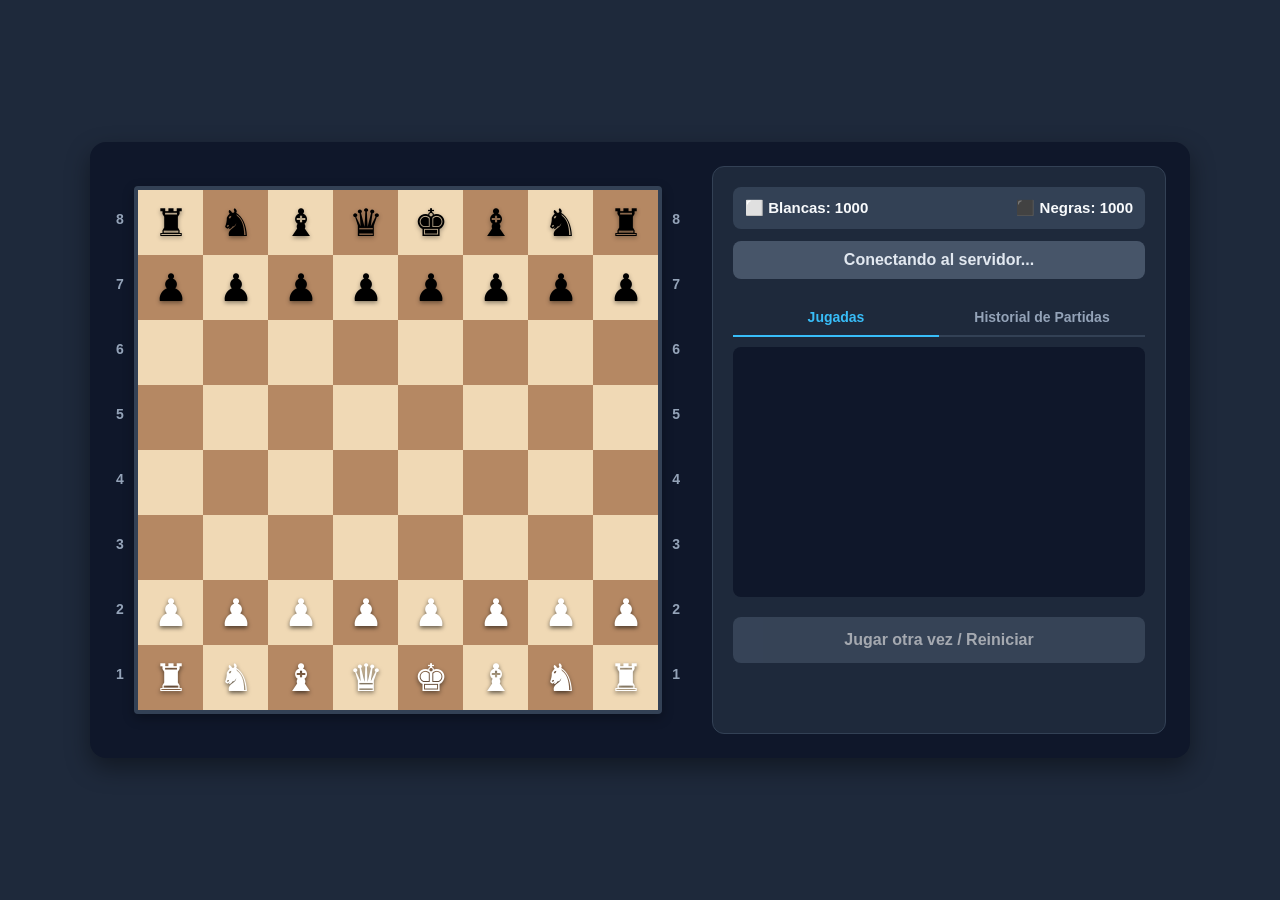
==== index.html @ abd932a8 "Rename Index.html to index.html" ====
<!DOCTYPE html>
<html lang="es">
<head>
    <meta charset="UTF-8">
    <meta name="viewport" content="width=device-width, initial-scale=1.0">
    <title>Ajedrez Multijugador - Reto Elo</title>
    <link rel="stylesheet" href="Index.css">
</head>
<body>
    <div class="game-container">
        
        <!-- Zona Izquierda: Tablero -->
        <div class="board-area">
            <div class="board-wrapper">
                <div id="chessboard"></div>
            </div>
        </div>

        <!-- Zona Derecha: Panel de Control -->
        <div class="control-panel">
            <div id="elo-panel" class="elo-bar"></div>
            <div id="turn-indicator" class="status-banner">Conectando al servidor...</div>

            <!-- Pestañas para organizar la información -->
            <div class="tab-header">
                <button id="tab-moves-btn" class="tab-btn active" onclick="switchTab('moves')">Jugadas</button>
                <button id="tab-history-btn" class="tab-btn" onclick="switchTab('history')">Historial de Partidas</button>
            </div>

            <!-- Contenido de las Pestañas -->
            <div class="tab-content">
                <div id="tab-moves" class="tab-pane active">
                    <div id="moves-log" class="log-list"></div>
                </div>
                <div id="tab-history" class="tab-pane">
                    <div id="games-history-log" class="log-list"></div>
                </div>
            </div>

            <button id="restart-btn" class="btn-primary" disabled>Jugar otra vez / Reiniciar</button>
        </div>

    </div>
    <script src="Index.js"></script>
</body>
</html>
---- Index.css ----
* {
    box-sizing: border-box;
    margin: 0;
    padding: 0;
    font-family: 'Segoe UI', Tahoma, Geneva, Verdana, sans-serif;
}

body {
    background-color: #1e293b;
    color: #f8fafc;
    display: flex;
    justify-content: center;
    align-items: center;
    min-height: 100vh;
    padding: 20px;
}

.game-container {
    display: flex;
    flex-direction: row;
    gap: 30px;
    background-color: #0f172a;
    padding: 24px;
    border-radius: 16px;
    box-shadow: 0 10px 25px rgba(0, 0, 0, 0.4);
    max-width: 1100px;
    width: 100%;
}

.board-area {
    display: flex;
    justify-content: center;
    align-items: center;
}

.board-wrapper {
    position: relative;
    padding: 20px;
}

#chessboard {
    display: grid;
    grid-template-columns: repeat(8, 65px);
    grid-template-rows: repeat(8, 65px);
    border: 4px solid #334155;
    border-radius: 4px;
    overflow: hidden;
    box-shadow: 0 4px 12px rgba(0,0,0,0.3);
    transition: transform 0.5s ease;
}

.square {
    display: flex;
    justify-content: center;
    align-items: center;
    font-size: 38px;
    cursor: pointer;
    user-select: none;
    transition: background-color 0.15s ease;
}

.square.light { background-color: #f0d9b5; }
.square.dark { background-color: #b58863; }

.piece-white { color: #ffffff; filter: drop-shadow(0 2px 2px rgba(0,0,0,0.6)); }
.piece-black { color: #000000; filter: drop-shadow(0 2px 2px rgba(0,0,0,0.4)); }

.square.selected { background-color: #79a663 !important; }
.square.suggested {
    position: relative;
}
.square.suggested::after {
    content: '';
    width: 16px;
    height: 16px;
    background-color: rgba(0, 0, 0, 0.2);
    border-radius: 50%;
    position: absolute;
}

.board-wrapper-numbers-left, .board-wrapper-numbers-right {
    position: absolute;
    display: flex;
    flex-direction: column;
    justify-content: space-around;
    height: 520px;
    top: 20px;
    font-size: 14px;
    font-weight: bold;
    color: #94a3b8;
    transition: transform 0.5s ease;
}
.board-wrapper-numbers-left { left: 2px; }
.board-wrapper-numbers-right { right: 2px; }

.control-panel {
    flex: 1;
    display: flex;
    flex-direction: column;
    background-color: #1e293b;
    padding: 20px;
    border-radius: 12px;
    border: 1px solid #334155;
}

.elo-bar {
    display: flex;
    justify-content: space-between;
    font-weight: bold;
    background-color: #334155;
    padding: 12px;
    border-radius: 8px;
    margin-bottom: 12px;
    font-size: 15px;
}

.status-banner {
    text-align: center;
    font-weight: bold;
    font-size: 16px;
    padding: 10px;
    background-color: #475569;
    border-radius: 8px;
    margin-bottom: 20px;
    color: #e2e8f0;
}

.tab-header {
    display: flex;
    border-bottom: 2px solid #334155;
    margin-bottom: 10px;
}

.tab-btn {
    flex: 1;
    background: none;
    border: none;
    color: #94a3b8;
    padding: 10px;
    font-size: 14px;
    font-weight: bold;
    cursor: pointer;
    transition: color 0.2s;
}

.tab-btn.active {
    color: #38bdf8;
    border-bottom: 2px solid #38bdf8;
    margin-bottom: -2px;
}

.tab-content {
    flex: 1;
    min-height: 220px;
    max-height: 250px;
    overflow-y: auto;
    background-color: #0f172a;
    border-radius: 8px;
    padding: 12px;
    margin-bottom: 20px;
}

.tab-pane { display: none; }
.tab-pane.active { display: block; }

.log-list {
    display: flex;
    flex-direction: column;
    gap: 6px;
    font-size: 14px;
    color: #cbd5e1;
}

.move-row {
    display: grid;
    grid-template-columns: 40px 1fr 1fr;
    padding: 4px 8px;
    border-bottom: 1px solid #1e293b;
}

.move-index { color: #64748b; font-weight: bold; }

.history-item {
    padding: 6px 8px;
    border-bottom: 1px solid #334155;
    font-size: 13px;
    line-height: 1.4;
}

.btn-primary {
    background-color: #0284c7;
    color: white;
    border: none;
    padding: 14px;
    font-size: 16px;
    font-weight: bold;
    border-radius: 8px;
    cursor: pointer;
    transition: background-color 0.2s;
    width: 100%;
}
.btn-primary:hover:not(:disabled) { background-color: #0369a1; }
.btn-primary:disabled { background-color: #475569; cursor: not-allowed; opacity: 0.6; }

@media (max-width: 850px) {
    .game-container { flex-direction: column; align-items: center; }
    .control-panel { width: 100%; max-width: 520px; }
}
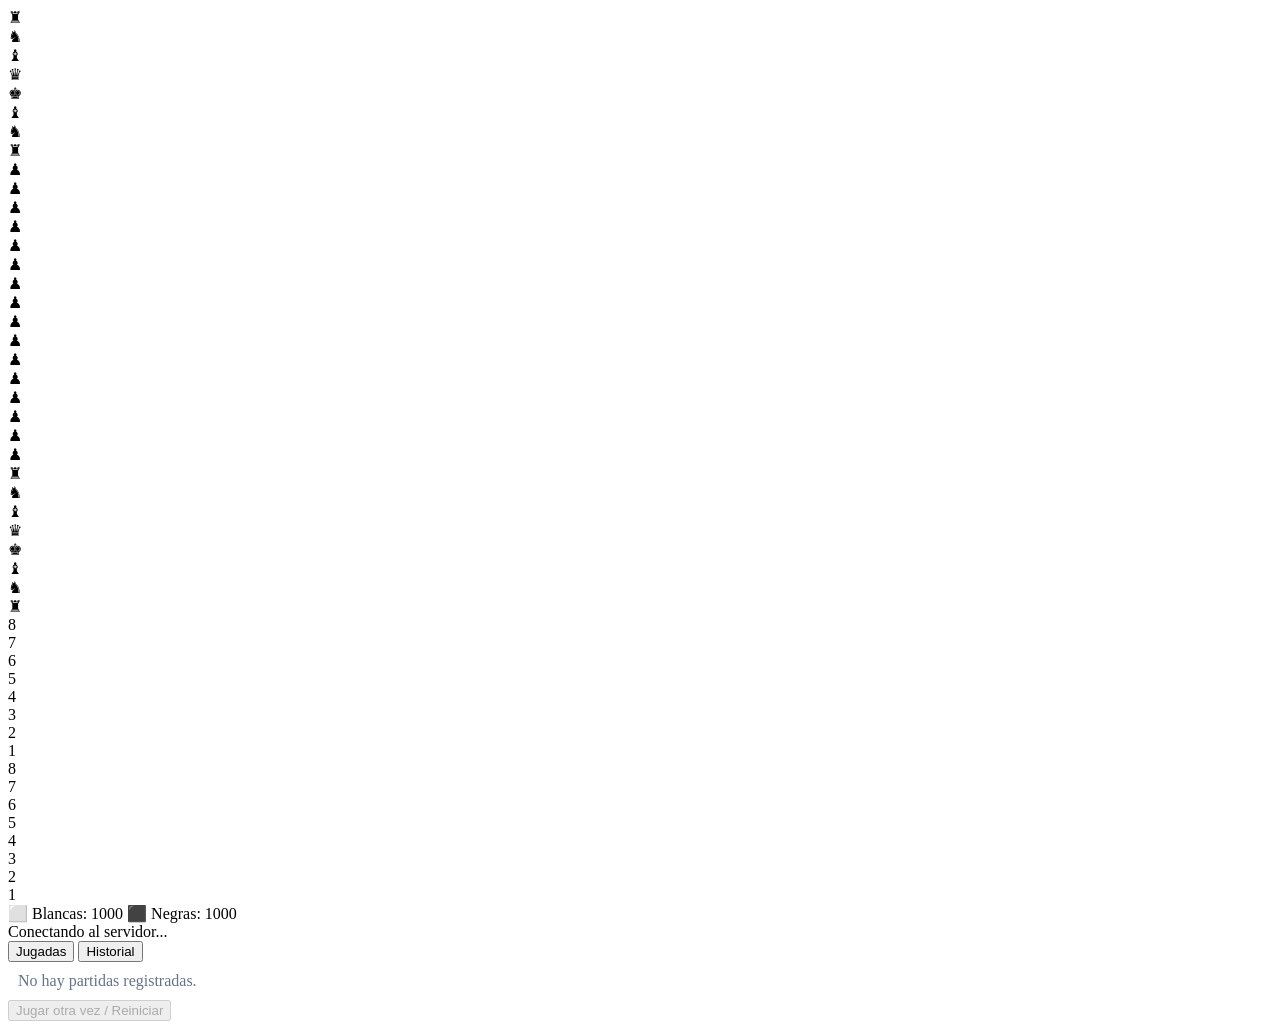
==== commit 4fd58896: "Remove comments and simplify tab names in HTML" ====
--- a/index.html
+++ b/index.html
@@ -4,30 +4,26 @@
     <meta charset="UTF-8">
     <meta name="viewport" content="width=device-width, initial-scale=1.0">
     <title>Ajedrez Multijugador - Reto Elo</title>
-    <link rel="stylesheet" href="Index.css">
+    <link rel="stylesheet" href="index.css">
 </head>
 <body>
     <div class="game-container">
         
-        <!-- Zona Izquierda: Tablero -->
         <div class="board-area">
             <div class="board-wrapper">
                 <div id="chessboard"></div>
             </div>
         </div>
 
-        <!-- Zona Derecha: Panel de Control -->
         <div class="control-panel">
             <div id="elo-panel" class="elo-bar"></div>
             <div id="turn-indicator" class="status-banner">Conectando al servidor...</div>
 
-            <!-- Pestañas para organizar la información -->
             <div class="tab-header">
                 <button id="tab-moves-btn" class="tab-btn active" onclick="switchTab('moves')">Jugadas</button>
-                <button id="tab-history-btn" class="tab-btn" onclick="switchTab('history')">Historial de Partidas</button>
+                <button id="tab-history-btn" class="tab-btn" onclick="switchTab('history')">Historial</button>
             </div>
 
-            <!-- Contenido de las Pestañas -->
             <div class="tab-content">
                 <div id="tab-moves" class="tab-pane active">
                     <div id="moves-log" class="log-list"></div>
@@ -41,6 +37,6 @@
         </div>
 
     </div>
-    <script src="Index.js"></script>
+    <script src="index.js"></script>
 </body>
 </html>
--- a/index.css
+++ b/index.css
@@ -0,0 +1,42 @@
+<!DOCTYPE html>
+<html lang="es">
+<head>
+    <meta charset="UTF-8">
+    <meta name="viewport" content="width=device-width, initial-scale=1.0">
+    <title>Ajedrez Multijugador - Reto Elo</title>
+    <link rel="stylesheet" href="index.css">
+</head>
+<body>
+    <div class="game-container">
+        
+        <div class="board-area">
+            <div class="board-wrapper">
+                <div id="chessboard"></div>
+            </div>
+        </div>
+
+        <div class="control-panel">
+            <div id="elo-panel" class="elo-bar"></div>
+            <div id="turn-indicator" class="status-banner">Conectando al servidor...</div>
+
+            <div class="tab-header">
+                <button id="tab-moves-btn" class="tab-btn active" onclick="switchTab('moves')">Jugadas</button>
+                <button id="tab-history-btn" class="tab-btn" onclick="switchTab('history')">Historial</button>
+            </div>
+
+            <div class="tab-content">
+                <div id="tab-moves" class="tab-pane active">
+                    <div id="moves-log" class="log-list"></div>
+                </div>
+                <div id="tab-history" class="tab-pane">
+                    <div id="games-history-log" class="log-list"></div>
+                </div>
+            </div>
+
+            <button id="restart-btn" class="btn-primary" disabled>Jugar otra vez / Reiniciar</button>
+        </div>
+
+    </div>
+    <script src="index.js"></script>
+</body>
+</html>
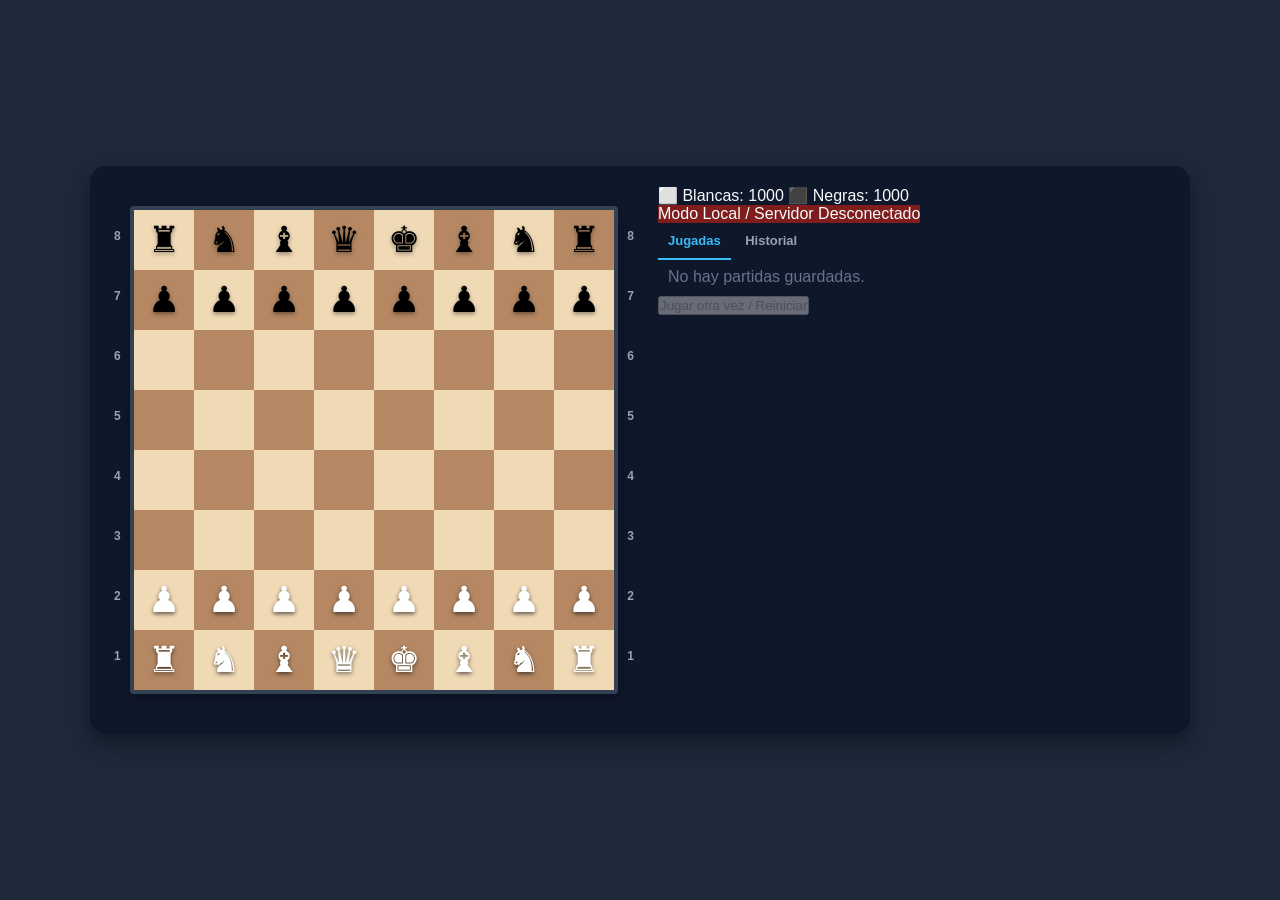
==== commit f6510e2b: "Update index.html" ====
--- a/index.html
+++ b/index.html
@@ -3,40 +3,41 @@
 <head>
     <meta charset="UTF-8">
     <meta name="viewport" content="width=device-width, initial-scale=1.0">
-    <title>Ajedrez Multijugador - Reto Elo</title>
+    <title>Ajedrez Dinámico - Reto Elo</title>
     <link rel="stylesheet" href="index.css">
 </head>
 <body>
+
     <div class="game-container">
-        
-        <div class="board-area">
-            <div class="board-wrapper">
-                <div id="chessboard"></div>
-            </div>
+        <div class="board-wrapper">
+            <div id="chessboard"></div>
         </div>
 
-        <div class="control-panel">
-            <div id="elo-panel" class="elo-bar"></div>
-            <div id="turn-indicator" class="status-banner">Conectando al servidor...</div>
+        <div class="sidebar">
+            <div id="elo-panel">
+                <span>⬜ Blancas: 1000</span>
+                <span>⬛ Negras: 1000</span>
+            </div>
+            
+            <div id="turn-indicator">Esperando conexión...</div>
 
-            <div class="tab-header">
+            <div class="tabs-container">
                 <button id="tab-moves-btn" class="tab-btn active" onclick="switchTab('moves')">Jugadas</button>
                 <button id="tab-history-btn" class="tab-btn" onclick="switchTab('history')">Historial</button>
             </div>
 
-            <div class="tab-content">
-                <div id="tab-moves" class="tab-pane active">
-                    <div id="moves-log" class="log-list"></div>
-                </div>
-                <div id="tab-history" class="tab-pane">
-                    <div id="games-history-log" class="log-list"></div>
-                </div>
+            <div id="tab-moves" class="tab-pane active">
+                <div id="moves-log"></div>
             </div>
 
-            <button id="restart-btn" class="btn-primary" disabled>Jugar otra vez / Reiniciar</button>
+            <div id="tab-history" class="tab-pane">
+                <div id="games-history-log"></div>
+            </div>
+
+            <button id="restart-btn" disabled>Jugar otra vez / Reiniciar</button>
         </div>
+    </div>
 
-    </div>
     <script src="index.js"></script>
 </body>
 </html>
--- a/index.css
+++ b/index.css
@@ -1,42 +1,229 @@
-<!DOCTYPE html>
-<html lang="es">
-<head>
-    <meta charset="UTF-8">
-    <meta name="viewport" content="width=device-width, initial-scale=1.0">
-    <title>Ajedrez Multijugador - Reto Elo</title>
-    <link rel="stylesheet" href="index.css">
-</head>
-<body>
-    <div class="game-container">
-        
-        <div class="board-area">
-            <div class="board-wrapper">
-                <div id="chessboard"></div>
-            </div>
-        </div>
-
-        <div class="control-panel">
-            <div id="elo-panel" class="elo-bar"></div>
-            <div id="turn-indicator" class="status-banner">Conectando al servidor...</div>
-
-            <div class="tab-header">
-                <button id="tab-moves-btn" class="tab-btn active" onclick="switchTab('moves')">Jugadas</button>
-                <button id="tab-history-btn" class="tab-btn" onclick="switchTab('history')">Historial</button>
-            </div>
-
-            <div class="tab-content">
-                <div id="tab-moves" class="tab-pane active">
-                    <div id="moves-log" class="log-list"></div>
-                </div>
-                <div id="tab-history" class="tab-pane">
-                    <div id="games-history-log" class="log-list"></div>
-                </div>
-            </div>
-
-            <button id="restart-btn" class="btn-primary" disabled>Jugar otra vez / Reiniciar</button>
-        </div>
-
-    </div>
-    <script src="index.js"></script>
-</body>
-</html>
+* {
+    box-sizing: border-box;
+    margin: 0;
+    padding: 0;
+    font-family: 'Segoe UI', Tahoma, Geneva, Verdana, sans-serif;
+}
+
+body {
+    background-color: #1e293b;
+    color: #f8fafc;
+    display: flex;
+    justify-content: center;
+    align-items: center;
+    min-height: 100vh;
+    padding: 10px;
+}
+
+:root {
+    --square-size: 60px;
+}
+
+.game-container {
+    display: flex;
+    flex-direction: row;
+    gap: 20px;
+    background-color: #0f172a;
+    padding: 20px;
+    border-radius: 16px;
+    box-shadow: 0 10px 25px rgba(0, 0, 0, 0.4);
+    max-width: 1100px;
+    width: 100%;
+}
+
+.board-area {
+    display: flex;
+    justify-content: center;
+    align-items: center;
+    flex: 1;
+}
+
+.board-wrapper {
+    position: relative;
+    padding: 20px;
+    max-width: 100%;
+}
+
+#chessboard {
+    display: grid;
+    grid-template-columns: repeat(8, var(--square-size));
+    grid-template-rows: repeat(8, var(--square-size));
+    border: 4px solid #334155;
+    border-radius: 4px;
+    overflow: hidden;
+    box-shadow: 0 4px 12px rgba(0,0,0,0.3);
+    transition: transform 0.5s ease;
+    margin: 0 auto;
+}
+
+.square {
+    display: flex;
+    justify-content: center;
+    align-items: center;
+    font-size: calc(var(--square-size) * 0.6);
+    cursor: pointer;
+    user-select: none;
+    transition: background-color 0.15s ease;
+}
+
+.square.light { background-color: #f0d9b5; }
+.square.dark { background-color: #b58863; }
+
+.piece-white { color: #ffffff; filter: drop-shadow(0 2px 2px rgba(0,0,0,0.6)); }
+.piece-black { color: #000000; filter: drop-shadow(0 2px 2px rgba(0,0,0,0.4)); }
+
+.square.selected { background-color: #79a663 !important; }
+.square.suggested {
+    position: relative;
+}
+.square.suggested::after {
+    content: '';
+    width: 30%;
+    height: 30%;
+    background-color: rgba(0, 0, 0, 0.2);
+    border-radius: 50%;
+    position: absolute;
+}
+
+.board-wrapper-numbers-left, .board-wrapper-numbers-right {
+    position: absolute;
+    display: flex;
+    flex-direction: column;
+    justify-content: space-around;
+    height: calc(var(--square-size) * 8);
+    top: 20px;
+    font-size: 12px;
+    font-weight: bold;
+    color: #94a3b8;
+    transition: transform 0.5s ease;
+}
+.board-wrapper-numbers-left { left: 4px; }
+.board-wrapper-numbers-right { right: 4px; }
+
+.control-panel {
+    width: 340px;
+    display: flex;
+    flex-direction: column;
+    background-color: #1e293b;
+    padding: 16px;
+    border-radius: 12px;
+    border: 1px solid #334155;
+}
+
+.elo-bar {
+    display: flex;
+    justify-content: space-between;
+    font-weight: bold;
+    background-color: #334155;
+    padding: 10px;
+    border-radius: 8px;
+    margin-bottom: 12px;
+    font-size: 14px;
+}
+
+.status-banner {
+    text-align: center;
+    font-weight: bold;
+    font-size: 15px;
+    padding: 10px;
+    background-color: #475569;
+    border-radius: 8px;
+    margin-bottom: 15px;
+    color: #e2e8f0;
+}
+
+.tab-header {
+    display: flex;
+    border-bottom: 2px solid #334155;
+    margin-bottom: 10px;
+}
+
+.tab-btn {
+    flex: 1;
+    background: none;
+    border: none;
+    color: #94a3b8;
+    padding: 10px;
+    font-size: 13px;
+    font-weight: bold;
+    cursor: pointer;
+    transition: color 0.2s;
+}
+
+.tab-btn.active {
+    color: #38bdf8;
+    border-bottom: 2px solid #38bdf8;
+    margin-bottom: -2px;
+}
+
+.tab-content {
+    flex: 1;
+    min-height: 150px;
+    max-height: 200px;
+    overflow-y: auto;
+    background-color: #0f172a;
+    border-radius: 8px;
+    padding: 10px;
+    margin-bottom: 15px;
+}
+
+.log-list {
+    display: flex;
+    flex-direction: column;
+    gap: 6px;
+    font-size: 13px;
+    color: #cbd5e1;
+}
+
+.move-row {
+    display: grid;
+    grid-template-columns: 35px 1fr 1fr;
+    padding: 4px 6px;
+    border-bottom: 1px solid #1e293b;
+}
+
+.move-index { color: #64748b; font-weight: bold; }
+
+.history-item {
+    padding: 6px 8px;
+    border-bottom: 1px solid #334155;
+    font-size: 12px;
+    line-height: 1.4;
+}
+
+.btn-primary {
+    background-color: #0284c7;
+    color: white;
+    border: none;
+    padding: 12px;
+    font-size: 15px;
+    font-weight: bold;
+    border-radius: 8px;
+    cursor: pointer;
+    transition: background-color 0.2s;
+    width: 100%;
+}
+.btn-primary:hover:not(:disabled) { background-color: #0369a1; }
+.btn-primary:disabled { background-color: #475569; cursor: not-allowed; opacity: 0.6; }
+
+@media (max-width: 950px) {
+    :root { --square-size: 50px; }
+}
+
+@media (max-width: 768px) {
+    body { padding: 5px; }
+    .game-container { flex-direction: column; padding: 12px; gap: 15px; }
+    :root { --square-size: 42px; }
+    .board-wrapper { padding: 15px; }
+    .board-wrapper-numbers-left, .board-wrapper-numbers-right { font-size: 10px; top: 15px; }
+    .board-wrapper-numbers-left { left: 2px; }
+    .board-wrapper-numbers-right { right: 2px; }
+    .control-panel { width: 100%; max-width: 100%; }
+    .tab-content { min-height: 120px; max-height: 150px; }
+}
+
+@media (max-width: 380px) {
+    :root { --square-size: 36px; }
+    .board-wrapper { padding: 10px; }
+    .board-wrapper-numbers-left, .board-wrapper-numbers-right { display: none; }
+}
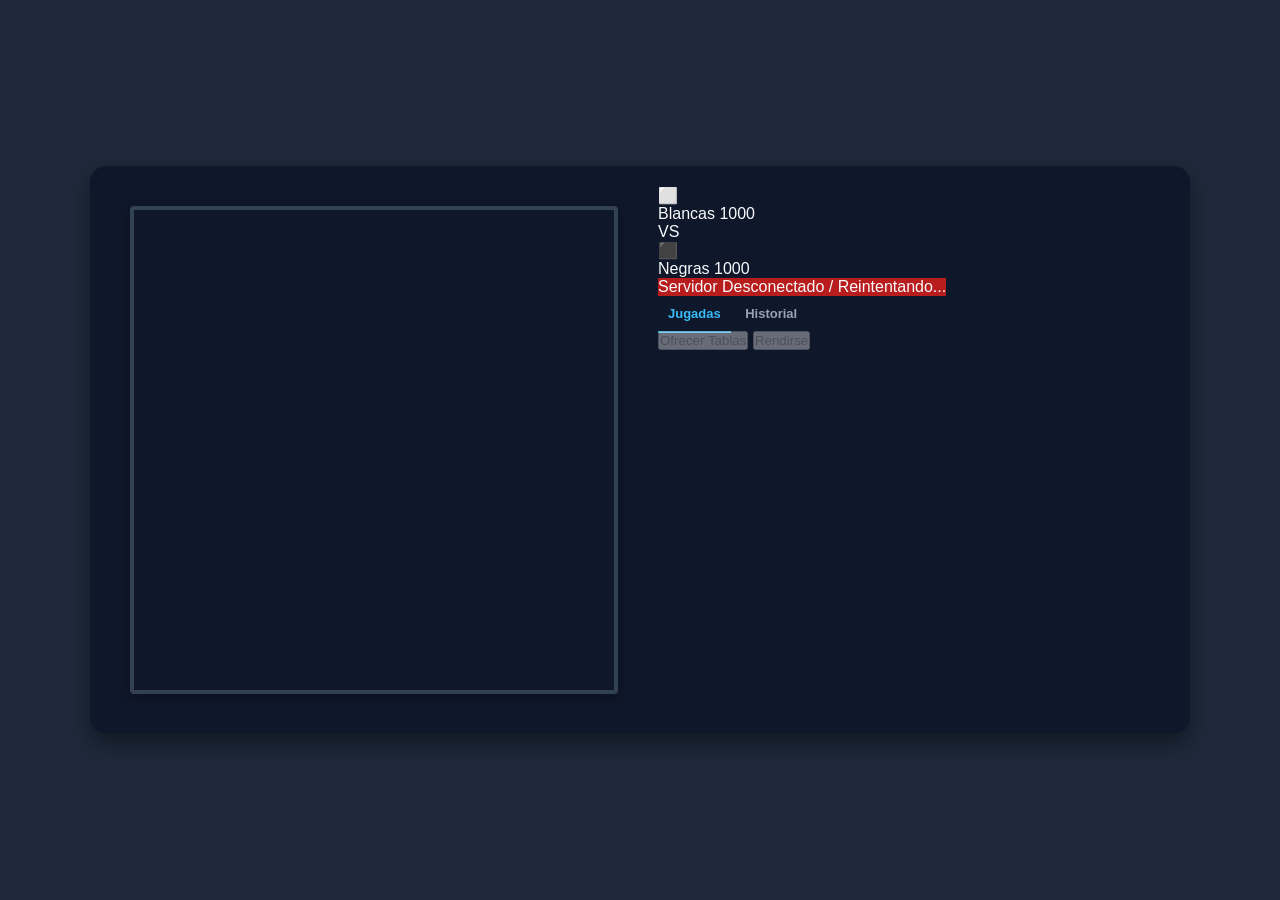
==== commit 9a17c582: "Update index.html" ====
--- a/index.html
+++ b/index.html
@@ -3,8 +3,9 @@
 <head>
     <meta charset="UTF-8">
     <meta name="viewport" content="width=device-width, initial-scale=1.0">
-    <title>Ajedrez Dinámico - Reto Elo</title>
+    <title>Ajedrez Premium - Arena Pro</title>
     <link rel="stylesheet" href="index.css">
+    <link href="https://fonts.googleapis.com/css2?family=Inter:wght@400;500;600;700&display=swap" rel="stylesheet">
 </head>
 <body>
 
@@ -15,26 +16,44 @@
 
         <div class="sidebar">
             <div id="elo-panel">
-                <span>⬜ Blancas: 1000</span>
-                <span>⬛ Negras: 1000</span>
+                <div class="player-card white-player">
+                    <span class="avatar">⬜</span>
+                    <div class="player-info">
+                        <span class="name">Blancas</span>
+                        <span class="elo-tag" id="elo-white">1000</span>
+                    </div>
+                </div>
+                <div class="player-divider">VS</div>
+                <div class="player-card black-player">
+                    <span class="avatar">⬛</span>
+                    <div class="player-info">
+                        <span class="name">Negras</span>
+                        <span class="elo-tag" id="elo-black">1000</span>
+                    </div>
+                </div>
             </div>
             
-            <div id="turn-indicator">Esperando conexión...</div>
+            <div id="turn-indicator">Estableciendo conexión...</div>
 
             <div class="tabs-container">
                 <button id="tab-moves-btn" class="tab-btn active" onclick="switchTab('moves')">Jugadas</button>
                 <button id="tab-history-btn" class="tab-btn" onclick="switchTab('history')">Historial</button>
             </div>
 
-            <div id="tab-moves" class="tab-pane active">
-                <div id="moves-log"></div>
+            <div class="tab-content-wrapper">
+                <div id="tab-moves" class="tab-pane active">
+                    <div id="moves-log"></div>
+                </div>
+
+                <div id="tab-history" class="tab-pane">
+                    <div id="games-history-log"></div>
+                </div>
             </div>
 
-            <div id="tab-history" class="tab-pane">
-                <div id="games-history-log"></div>
+            <div class="action-buttons-container">
+                <button id="draw-btn" class="action-btn draw" disabled>Ofrecer Tablas</button>
+                <button id="resign-btn" class="action-btn resign" disabled>Rendirse</button>
             </div>
-
-            <button id="restart-btn" disabled>Jugar otra vez / Reiniciar</button>
         </div>
     </div>
 
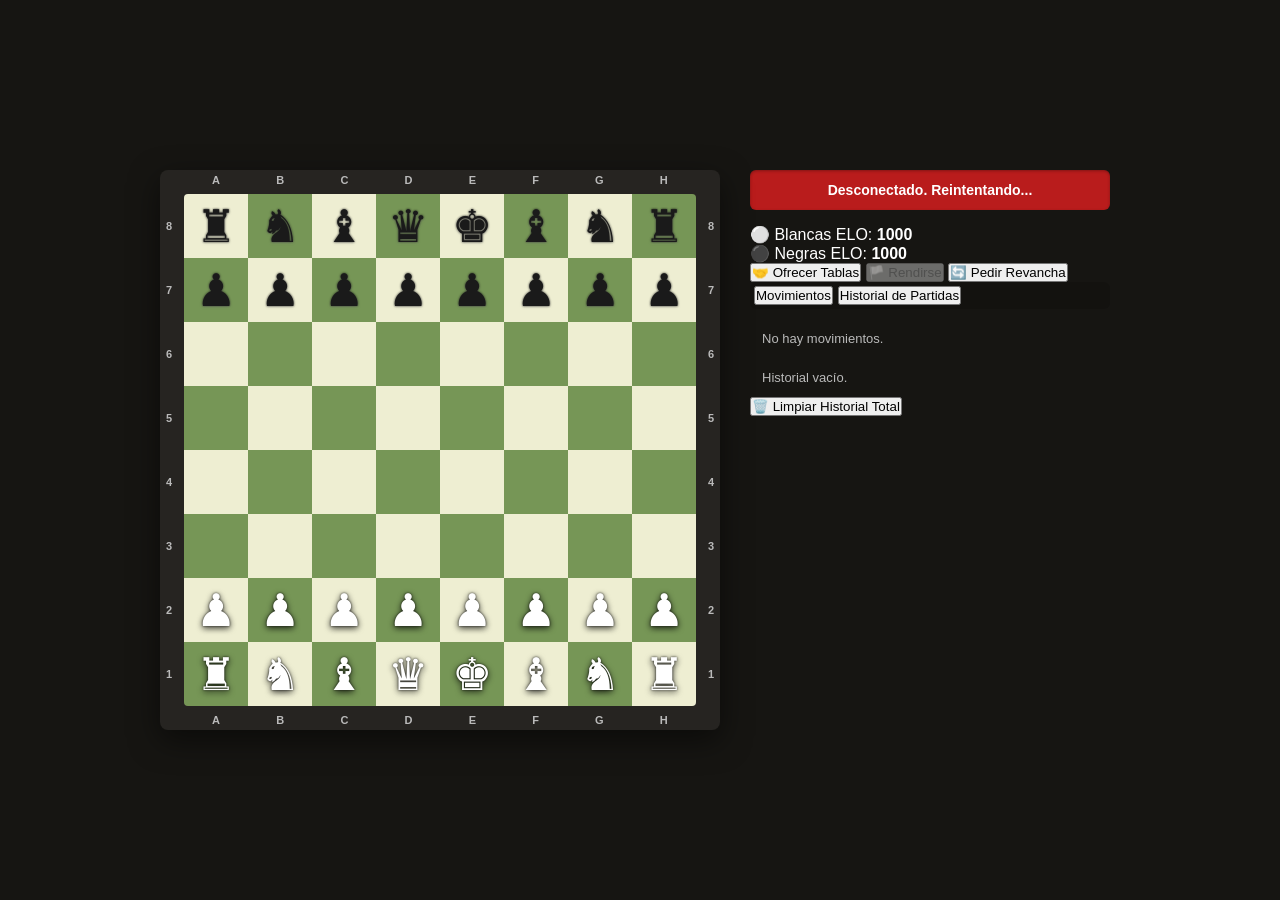
==== commit 5c4171aa: "Add files via upload" ====
--- a/index.html
+++ b/index.html
@@ -3,60 +3,62 @@
 <head>
     <meta charset="UTF-8">
     <meta name="viewport" content="width=device-width, initial-scale=1.0">
-    <title>Ajedrez Premium - Arena Pro</title>
+    <title>Ajedrez Multijugador en Línea</title>
     <link rel="stylesheet" href="index.css">
-    <link href="https://fonts.googleapis.com/css2?family=Inter:wght@400;500;600;700&display=swap" rel="stylesheet">
 </head>
 <body>
 
     <div class="game-container">
-        <div class="board-wrapper">
-            <div id="chessboard"></div>
+        <div class="board-container">
+            <div class="board-wrapper">
+                <div id="chessboard"></div>
+            </div>
         </div>
 
-        <div class="sidebar">
-            <div id="elo-panel">
-                <div class="player-card white-player">
-                    <span class="avatar">⬜</span>
-                    <div class="player-info">
-                        <span class="name">Blancas</span>
-                        <span class="elo-tag" id="elo-white">1000</span>
-                    </div>
-                </div>
-                <div class="player-divider">VS</div>
-                <div class="player-card black-player">
-                    <span class="avatar">⬛</span>
-                    <div class="player-info">
-                        <span class="name">Negras</span>
-                        <span class="elo-tag" id="elo-black">1000</span>
-                    </div>
-                </div>
-            </div>
+        <div class="control-panel">
             
-            <div id="turn-indicator">Estableciendo conexión...</div>
-
-            <div class="tabs-container">
-                <button id="tab-moves-btn" class="tab-btn active" onclick="switchTab('moves')">Jugadas</button>
-                <button id="tab-history-btn" class="tab-btn" onclick="switchTab('history')">Historial</button>
+            <div id="turn-indicator" class="status-banner">
+                Conectando al servidor...
             </div>
 
-            <div class="tab-content-wrapper">
-                <div id="tab-moves" class="tab-pane active">
-                    <div id="moves-log"></div>
+            <div class="elo-container">
+                <div class="elo-box white-elo">
+                    <span>⚪ Blancas ELO:</span>
+                    <strong id="elo-white">1000</strong>
                 </div>
-
-                <div id="tab-history" class="tab-pane">
-                    <div id="games-history-log"></div>
+                <div class="elo-box black-elo">
+                    <span>⚫ Negras ELO:</span>
+                    <strong id="elo-black">1000</strong>
                 </div>
             </div>
 
-            <div class="action-buttons-container">
-                <button id="draw-btn" class="action-btn draw" disabled>Ofrecer Tablas</button>
-                <button id="resign-btn" class="action-btn resign" disabled>Rendirse</button>
+            <div class="actions-container">
+                <button id="draw-btn" class="btn-action">🤝 Ofrecer Tablas</button>
+                <button id="resign-btn" class="btn-action btn-danger" disabled>🏳️ Rendirse</button>
+                <button id="rematch-btn" class="btn-action btn-primary">🔄 Pedir Revancha</button>
             </div>
+
+            <div class="tabs-container">
+                <button id="tab-moves-btn" class="tab-button active" onclick="switchTab('moves')">Movimientos</button>
+                <button id="tab-history-btn" class="tab-button" onclick="switchTab('history')">Historial de Partidas</button>
+            </div>
+
+            <div class="tabs-content-wrapper">
+                <div id="tab-moves" class="tab-content active">
+                    <div id="moves-log" class="log-box">
+                        </div>
+                </div>
+
+                <div id="tab-history" class="tab-content">
+                    <div id="games-history-log" class="log-box">
+                        </div>
+                    <button id="clear-history-btn" class="btn-clear-history">🗑️ Limpiar Historial Total</button>
+                </div>
+            </div>
+
         </div>
     </div>
 
     <script src="index.js"></script>
 </body>
-</html>
+</html>
--- a/index.css
+++ b/index.css
@@ -1,140 +1,234 @@
+
+:root {
+    --bg-main: #161512;
+    --bg-sidebar: #262421;
+    --bg-light-square: #eeeed2;
+    --bg-dark-square: #769656;
+    --bg-selected: rgba(247, 247, 105, 0.6);
+    --bg-suggested: rgba(0, 0, 0, 0.15);
+    
+    --text-main: #ffffff;
+    --text-muted: #bababa;
+    --accent-blue: #2b73fff5;
+    --accent-green: #47a047;
+    --accent-red: #b33636;
+    --border-radius: 8px;
+    --transition: all 0.2s ease;
+}
+
 * {
     box-sizing: border-box;
     margin: 0;
     padding: 0;
-    font-family: 'Segoe UI', Tahoma, Geneva, Verdana, sans-serif;
+    font-family: 'Inter', sans-serif;
 }
 
 body {
-    background-color: #1e293b;
-    color: #f8fafc;
+    background-color: var(--bg-main);
+    color: var(--text-main);
     display: flex;
     justify-content: center;
     align-items: center;
     min-height: 100vh;
-    padding: 10px;
-}
-
-:root {
-    --square-size: 60px;
-}
+    padding: 20px;
+}
+
 
 .game-container {
-    display: flex;
-    flex-direction: row;
-    gap: 20px;
-    background-color: #0f172a;
-    padding: 20px;
-    border-radius: 16px;
-    box-shadow: 0 10px 25px rgba(0, 0, 0, 0.4);
-    max-width: 1100px;
+    display: grid;
+    grid-template-columns: minmax(400px, 560px) 360px;
+    gap: 30px;
     width: 100%;
-}
-
-.board-area {
-    display: flex;
-    justify-content: center;
-    align-items: center;
-    flex: 1;
-}
+    max-width: 960px;
+}
+
 
 .board-wrapper {
     position: relative;
-    padding: 20px;
-    max-width: 100%;
+    width: 100%;
+    aspect-ratio: 1 / 1;
+    background-color: var(--bg-sidebar);
+    padding: 24px; 
+    border-radius: var(--border-radius);
+    box-shadow: 0 10px 30px rgba(0, 0, 0, 0.5);
+    display: flex;
+    align-items: center;
+    justify-content: center;
 }
 
 #chessboard {
     display: grid;
-    grid-template-columns: repeat(8, var(--square-size));
-    grid-template-rows: repeat(8, var(--square-size));
-    border: 4px solid #334155;
+    grid-template-columns: repeat(8, 1fr);
+    grid-template-rows: repeat(8, 1fr);
+    width: 100%;
+    height: 100%;
     border-radius: 4px;
     overflow: hidden;
-    box-shadow: 0 4px 12px rgba(0,0,0,0.3);
-    transition: transform 0.5s ease;
-    margin: 0 auto;
-}
+    background-color: #312e2b; 
+}
+
 
 .square {
+    width: 100%;
+    height: 100%;
     display: flex;
     justify-content: center;
     align-items: center;
-    font-size: calc(var(--square-size) * 0.6);
+    position: relative;
     cursor: pointer;
     user-select: none;
-    transition: background-color 0.15s ease;
-}
-
-.square.light { background-color: #f0d9b5; }
-.square.dark { background-color: #b58863; }
-
-.piece-white { color: #ffffff; filter: drop-shadow(0 2px 2px rgba(0,0,0,0.6)); }
-.piece-black { color: #000000; filter: drop-shadow(0 2px 2px rgba(0,0,0,0.4)); }
-
-.square.selected { background-color: #79a663 !important; }
-.square.suggested {
-    position: relative;
-}
+}
+
+.square.light {
+    background-color: var(--bg-light-square) !important;
+}
+
+.square.dark {
+    background-color: var(--bg-dark-square) !important;
+}
+
+
+.square span {
+    font-size: clamp(1.8rem, 4.5vw, 2.8rem);
+    line-height: 1;
+    z-index: 2;
+    display: block;
+}
+
+.piece-white {
+    color: #ffffff;
+    filter: drop-shadow(0 2px 3px rgba(0,0,0,0.5)) drop-shadow(0 0 1px rgba(0,0,0,0.8));
+}
+
+.piece-black {
+    color: #1a1a1a;
+    filter: drop-shadow(0 1px 1px rgba(255,255,255,0.2)) drop-shadow(0 0 1px rgba(0,0,0,0.9));
+}
+
+
+.square.selected {
+    background-color: var(--bg-selected) !important;
+}
+
+
 .square.suggested::after {
-    content: '';
-    width: 30%;
-    height: 30%;
-    background-color: rgba(0, 0, 0, 0.2);
+    content: "";
+    width: 24%;
+    height: 24%;
+    background-color: var(--bg-suggested);
     border-radius: 50%;
     position: absolute;
-}
+    z-index: 1;
+}
+
 
 .board-wrapper-numbers-left, .board-wrapper-numbers-right {
     position: absolute;
     display: flex;
     flex-direction: column;
     justify-content: space-around;
-    height: calc(var(--square-size) * 8);
-    top: 20px;
-    font-size: 12px;
-    font-weight: bold;
-    color: #94a3b8;
-    transition: transform 0.5s ease;
-}
-.board-wrapper-numbers-left { left: 4px; }
-.board-wrapper-numbers-right { right: 4px; }
-
-.control-panel {
-    width: 340px;
+    align-items: center;
+    height: calc(100% - 48px);
+    font-size: 11px;
+    font-weight: 700;
+    color: var(--text-muted);
+    z-index: 5;
+}
+.board-wrapper-numbers-left { left: 6px; }
+.board-wrapper-numbers-right { right: 6px; }
+
+
+.board-wrapper-letters-bottom, .board-wrapper-letters-top {
+    position: absolute;
+    display: flex;
+    flex-direction: row;
+    justify-content: space-around;
+    align-items: center;
+    width: calc(100% - 48px);
+    font-size: 11px;
+    font-weight: 700;
+    color: var(--text-muted);
+    z-index: 5;
+}
+.board-wrapper-letters-bottom { bottom: 4px; }
+.board-wrapper-letters-top { top: 4px; }
+
+
+.sidebar {
+    background-color: var(--bg-sidebar);
+    border-radius: var(--border-radius);
+    box-shadow: 0 10px 30px rgba(0, 0, 0, 0.4);
     display: flex;
     flex-direction: column;
-    background-color: #1e293b;
-    padding: 16px;
-    border-radius: 12px;
-    border: 1px solid #334155;
-}
-
-.elo-bar {
-    display: flex;
+    padding: 20px;
+    height: 100%;
+}
+
+
+#elo-panel {
+    display: flex;
+    align-items: center;
     justify-content: space-between;
-    font-weight: bold;
-    background-color: #334155;
-    padding: 10px;
-    border-radius: 8px;
-    margin-bottom: 12px;
+    background: rgba(0, 0, 0, 0.2);
+    padding: 12px;
+    border-radius: 6px;
+    margin-bottom: 15px;
+}
+
+.player-card {
+    display: flex;
+    align-items: center;
+    gap: 8px;
+}
+
+.player-card .avatar {
+    font-size: 1.4rem;
+}
+
+.player-info {
+    display: flex;
+    flex-direction: column;
+}
+
+.player-info .name {
+    font-size: 13px;
+    font-weight: 600;
+}
+
+.player-info .elo-tag {
+    font-size: 11px;
+    color: var(--text-muted);
+}
+
+.player-divider {
+    font-size: 10px;
+    font-weight: 700;
+    color: var(--text-muted);
+    background: rgba(255,255,255,0.05);
+    padding: 4px 8px;
+    border-radius: 4px;
+}
+
+
+#turn-indicator {
+    padding: 12px;
+    text-align: center;
+    font-weight: 600;
     font-size: 14px;
-}
-
-.status-banner {
-    text-align: center;
-    font-weight: bold;
-    font-size: 15px;
-    padding: 10px;
-    background-color: #475569;
-    border-radius: 8px;
+    border-radius: 6px;
     margin-bottom: 15px;
-    color: #e2e8f0;
-}
-
-.tab-header {
-    display: flex;
-    border-bottom: 2px solid #334155;
+    background-color: #383633;
+    transition: var(--transition);
+    box-shadow: inset 0 1px 3px rgba(0,0,0,0.3);
+}
+
+
+.tabs-container {
+    display: flex;
+    gap: 5px;
+    background: rgba(0,0,0,0.15);
+    padding: 4px;
+    border-radius: 6px;
     margin-bottom: 10px;
 }
 
@@ -142,88 +236,124 @@
     flex: 1;
     background: none;
     border: none;
-    color: #94a3b8;
+    color: var(--text-muted);
+    padding: 8px;
+    font-size: 13px;
+    font-weight: 600;
+    cursor: pointer;
+    border-radius: 4px;
+    transition: var(--transition);
+}
+
+.tab-btn.active {
+    background-color: #383633;
+    color: var(--text-main);
+    box-shadow: 0 2px 5px rgba(0,0,0,0.2);
+}
+
+
+.tab-content-wrapper {
+    flex: 1;
+    background: rgba(0, 0, 0, 0.15);
+    border-radius: 6px;
+    margin-bottom: 20px;
+    overflow-y: auto;
+    min-height: 180px;
+    max-height: 250px;
+    border: 1px solid rgba(255,255,255,0.03);
+}
+
+.tab-content-wrapper::-webkit-scrollbar {
+    width: 6px;
+}
+.tab-content-wrapper::-webkit-scrollbar-thumb {
+    background: #383633;
+    border-radius: 4px;
+}
+
+.tab-pane {
+    display: none;
     padding: 10px;
-    font-size: 13px;
-    font-weight: bold;
-    cursor: pointer;
-    transition: color 0.2s;
-}
-
-.tab-btn.active {
-    color: #38bdf8;
-    border-bottom: 2px solid #38bdf8;
-    margin-bottom: -2px;
-}
-
-.tab-content {
-    flex: 1;
-    min-height: 150px;
-    max-height: 200px;
-    overflow-y: auto;
-    background-color: #0f172a;
-    border-radius: 8px;
-    padding: 10px;
-    margin-bottom: 15px;
-}
-
-.log-list {
-    display: flex;
-    flex-direction: column;
-    gap: 6px;
-    font-size: 13px;
-    color: #cbd5e1;
-}
+}
+
+.tab-pane.active {
+    display: block;
+}
+
 
 .move-row {
     display: grid;
-    grid-template-columns: 35px 1fr 1fr;
-    padding: 4px 6px;
-    border-bottom: 1px solid #1e293b;
-}
-
-.move-index { color: #64748b; font-weight: bold; }
+    grid-template-columns: 40px 1fr 1fr;
+    padding: 6px 10px;
+    font-size: 13px;
+    border-bottom: 1px solid rgba(255,255,255,0.02);
+}
+
+.move-row:nth-child(even) {
+    background: rgba(255, 255, 255, 0.01);
+}
+
+.move-index {
+    color: var(--text-muted);
+    font-weight: 500;
+}
+
 
 .history-item {
-    padding: 6px 8px;
-    border-bottom: 1px solid #334155;
+    background: rgba(255,255,255,0.03);
+    padding: 10px;
+    border-radius: 4px;
+    margin-bottom: 8px;
     font-size: 12px;
-    line-height: 1.4;
-}
-
-.btn-primary {
-    background-color: #0284c7;
-    color: white;
+    border-left: 3px solid var(--accent-blue);
+}
+
+
+.action-buttons-container {
+    display: flex;
+    gap: 10px;
+}
+
+.action-btn {
+    flex: 1;
     border: none;
     padding: 12px;
-    font-size: 15px;
-    font-weight: bold;
-    border-radius: 8px;
+    font-size: 13px;
+    font-weight: 600;
+    border-radius: 6px;
     cursor: pointer;
-    transition: background-color 0.2s;
-    width: 100%;
-}
-.btn-primary:hover:not(:disabled) { background-color: #0369a1; }
-.btn-primary:disabled { background-color: #475569; cursor: not-allowed; opacity: 0.6; }
-
-@media (max-width: 950px) {
-    :root { --square-size: 50px; }
-}
-
-@media (max-width: 768px) {
-    body { padding: 5px; }
-    .game-container { flex-direction: column; padding: 12px; gap: 15px; }
-    :root { --square-size: 42px; }
-    .board-wrapper { padding: 15px; }
-    .board-wrapper-numbers-left, .board-wrapper-numbers-right { font-size: 10px; top: 15px; }
-    .board-wrapper-numbers-left { left: 2px; }
-    .board-wrapper-numbers-right { right: 2px; }
-    .control-panel { width: 100%; max-width: 100%; }
-    .tab-content { min-height: 120px; max-height: 150px; }
-}
-
-@media (max-width: 380px) {
-    :root { --square-size: 36px; }
-    .board-wrapper { padding: 10px; }
-    .board-wrapper-numbers-left, .board-wrapper-numbers-right { display: none; }
-}
+    color: var(--text-main);
+    transition: var(--transition);
+}
+
+.action-btn:disabled {
+    opacity: 0.2;
+    cursor: not-allowed;
+    background-color: #383633 !important;
+    color: var(--text-muted) !important;
+    border: none !important;
+}
+
+.action-btn.draw {
+    background-color: #383633;
+}
+.action-btn.draw:not(:disabled):hover {
+    background-color: #44413d;
+}
+
+.action-btn.resign {
+    background-color: rgba(179, 54, 54, 0.15);
+    color: #ff6b6b;
+    border: 1px solid rgba(179, 54, 54, 0.3);
+}
+.action-btn.resign:not(:disabled):hover {
+    background-color: rgba(179, 54, 54, 0.3);
+}
+
+
+@media (max-width: 820px) {
+    .game-container {
+        grid-template-columns: 1fr;
+        max-width: 500px;
+    }
+}
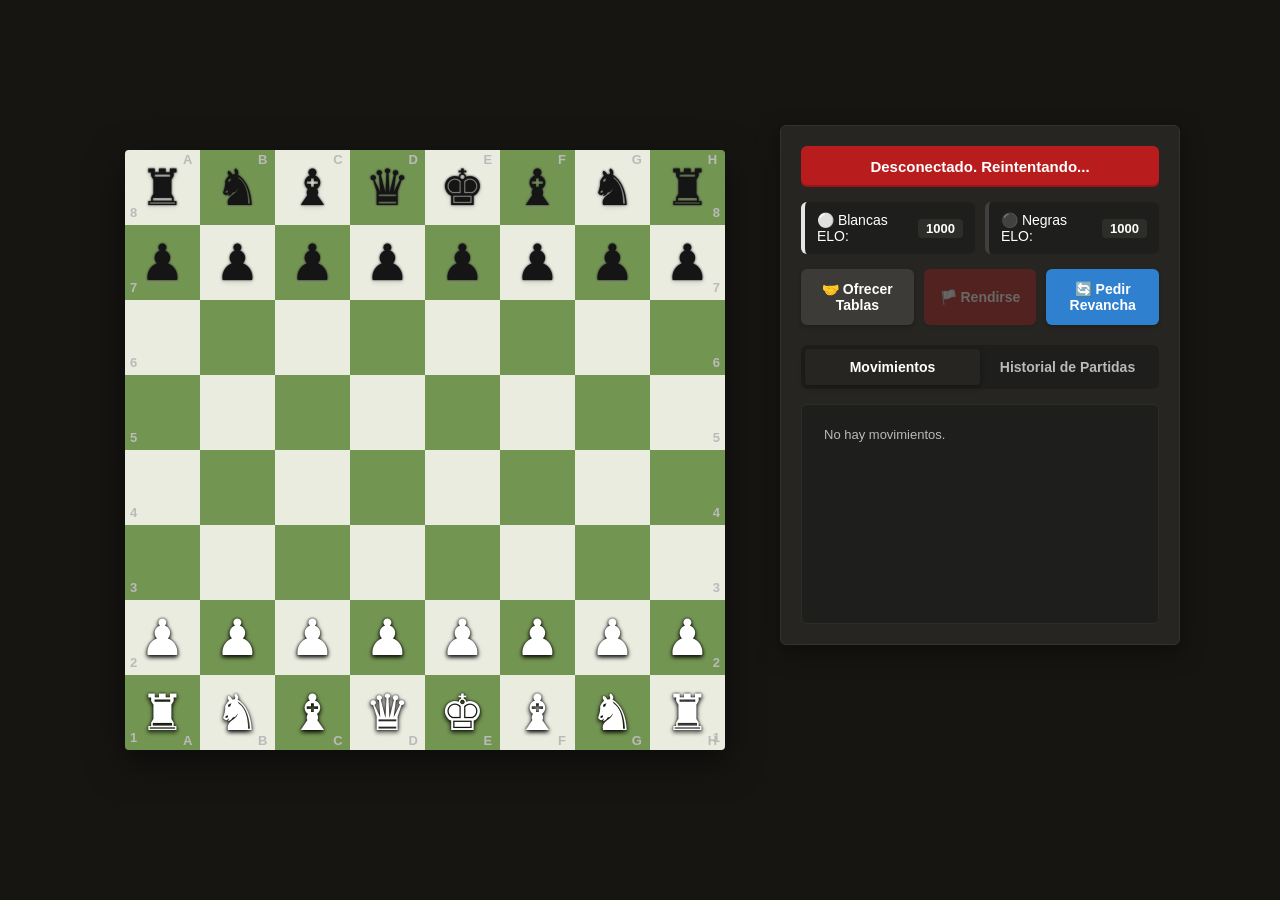
==== commit 45ab63bd: "Improve in-game notifications" ====
--- a/index.html
+++ b/index.html
@@ -59,6 +59,19 @@
         </div>
     </div>
 
+    <div id="notification-overlay" class="notification-overlay" hidden>
+        <section class="notification-dialog" role="dialog" aria-modal="true" aria-labelledby="notification-title" aria-describedby="notification-message">
+            <div class="notification-mark" aria-hidden="true">♟</div>
+            <p class="notification-eyebrow">Ajedrez en línea</p>
+            <h2 id="notification-title"></h2>
+            <p id="notification-message" class="notification-message"></p>
+            <div class="notification-actions">
+                <button id="notification-reject" class="notification-button notification-button--reject" type="button"></button>
+                <button id="notification-accept" class="notification-button notification-button--accept" type="button"></button>
+            </div>
+        </section>
+    </div>
+
     <script src="index.js"></script>
 </body>
 </html>
--- a/index.css
+++ b/index.css
@@ -1,59 +1,89 @@
-
+/* ==========================================================================
+   1. VARIABLES GLOBALES Y ESTILOS BASE
+   ========================================================================== */
 :root {
-    --bg-main: #161512;
-    --bg-sidebar: #262421;
-    --bg-light-square: #eeeed2;
-    --bg-dark-square: #769656;
-    --bg-selected: rgba(247, 247, 105, 0.6);
-    --bg-suggested: rgba(0, 0, 0, 0.15);
+    --bg-main: #161512;           /* Fondo general ultra oscuro */
+    --bg-panel: #262522;          /* Fondo de los paneles laterales */
+    --bg-light-square: #ebece0;   /* Casillas claras */
+    --bg-dark-square: #739552;    /* Casillas oscuras (Verde clásico) */
+    --text-main: #ffffff;         /* Texto principal */
+    --text-muted: #bababa;        /* Texto secundario */
     
-    --text-main: #ffffff;
-    --text-muted: #bababa;
-    --accent-blue: #2b73fff5;
-    --accent-green: #47a047;
-    --accent-red: #b33636;
-    --border-radius: 8px;
-    --transition: all 0.2s ease;
+    /* Colores de Botones y Estados */
+    --color-primary: #3080d0;     /* Azul para revanchas / botones principales */
+    --color-success: #47a047;     /* Verde para turnos activos o aceptar */
+    --color-danger: #b91c1c;      /* Rojo para rendirse / alertas */
+    --color-gray: #4b5563;        /* Gris para tablas / componentes neutros */
+    
+    --border-radius: 6px;
+    --transition-fast: opacity 0.2s ease, background-color 0.2s ease, transform 0.1s ease;
 }
 
 * {
     box-sizing: border-box;
     margin: 0;
     padding: 0;
-    font-family: 'Inter', sans-serif;
+    font-family: 'Segoe UI', Tahoma, Geneva, Verdana, sans-serif;
 }
 
 body {
     background-color: var(--bg-main);
     color: var(--text-main);
+    min-height: 100vh;
     display: flex;
     justify-content: center;
     align-items: center;
-    min-height: 100vh;
     padding: 20px;
 }
 
-
+/* ==========================================================================
+   2. CONTENEDOR PRINCIPAL (LAYOUT REPOSICIONADO)
+   ========================================================================== */
 .game-container {
-    display: grid;
-    grid-template-columns: minmax(400px, 560px) 360px;
+    display: flex;
+    flex-direction: row;
     gap: 30px;
-    width: 100%;
-    max-width: 960px;
-}
-
+    max-width: 1200px;
+    width: 100%;
+    justify-content: center;
+    align-items: flex-start;
+}
+
+/* Si la pantalla es pequeña, se apilan verticalmente */
+@media (max-width: 900px) {
+    .game-container {
+        flex-direction: column;
+        align-items: center;
+    }
+    .control-panel {
+        width: 100% !important;
+        max-width: 600px;
+    }
+}
+
+/* ==========================================================================
+   3. ESTRUCTURA Y COORDENADAS DEL TABLERO
+   ========================================================================== */
+.board-container {
+    position: relative;
+    padding: 25px; /* Espacio perimetral reservado para las letras/números */
+}
 
 .board-wrapper {
     position: relative;
-    width: 100%;
-    aspect-ratio: 1 / 1;
-    background-color: var(--bg-sidebar);
-    padding: 24px; 
-    border-radius: var(--border-radius);
-    box-shadow: 0 10px 30px rgba(0, 0, 0, 0.5);
-    display: flex;
-    align-items: center;
-    justify-content: center;
+    width: 600px;
+    height: 600px;
+    box-shadow: 0 12px 36px rgba(0, 0, 0, 0.5);
+    background-color: var(--bg-panel);
+    border-radius: 4px;
+    overflow: hidden;
+}
+
+@media (max-width: 650px) {
+    .board-wrapper {
+        width: 90vw;
+        height: 90vw;
+    }
 }
 
 #chessboard {
@@ -62,298 +92,446 @@
     grid-template-rows: repeat(8, 1fr);
     width: 100%;
     height: 100%;
-    border-radius: 4px;
-    overflow: hidden;
-    background-color: #312e2b; 
-}
-
-
+}
+
+/* Clases dinámicas de las coordenadas generadas por JS */
+[class^="board-wrapper-letters-"], [class^="board-wrapper-numbers-"] {
+    position: absolute;
+    display: flex;
+    color: var(--text-muted);
+    font-size: 13px;
+    font-weight: bold;
+    text-transform: uppercase;
+}
+
+.board-wrapper-letters-bottom { bottom: 2px; left: 25px; width: 600px; justify-content: space-around; }
+.board-wrapper-letters-top { top: 2px; left: 25px; width: 600px; justify-content: space-around; }
+.board-wrapper-numbers-left { left: 5px; top: 25px; height: 600px; flex-direction: column; justify-content: space-around; }
+.board-wrapper-numbers-right { right: 5px; top: 25px; height: 600px; flex-direction: column; justify-content: space-around; }
+
+/* Casillas */
 .square {
-    width: 100%;
-    height: 100%;
     display: flex;
     justify-content: center;
     align-items: center;
     position: relative;
+    user-select: none;
     cursor: pointer;
-    user-select: none;
-}
-
-.square.light {
-    background-color: var(--bg-light-square) !important;
-}
-
-.square.dark {
-    background-color: var(--bg-dark-square) !important;
-}
-
-
+    transition: filter 0.15s ease;
+}
+
+.square:hover {
+    filter: brightness(1.05);
+}
+
+.square.light { background-color: var(--bg-light-square); }
+.square.dark { background-color: var(--bg-dark-square); }
+
+/* Renderizado de Piezas (Unicode de alta fidelidad) */
 .square span {
-    font-size: clamp(1.8rem, 4.5vw, 2.8rem);
+    font-size: clamp(30px, 7.5vw, 50px);
     line-height: 1;
     z-index: 2;
-    display: block;
+    transition: transform 0.1s ease;
 }
 
 .piece-white {
     color: #ffffff;
-    filter: drop-shadow(0 2px 3px rgba(0,0,0,0.5)) drop-shadow(0 0 1px rgba(0,0,0,0.8));
+    filter: drop-shadow(0px 2px 2px rgba(0, 0, 0, 0.7)) drop-shadow(0px 0px 1px rgba(0, 0, 0, 0.9));
 }
 
 .piece-black {
-    color: #1a1a1a;
-    filter: drop-shadow(0 1px 1px rgba(255,255,255,0.2)) drop-shadow(0 0 1px rgba(0,0,0,0.9));
-}
-
-
+    color: #151515;
+    filter: drop-shadow(0px 2px 2px rgba(255, 255, 255, 0.2)) drop-shadow(0px 0px 1px rgba(0, 0, 0, 0.9));
+}
+
+/* Efectos de Selección y Movimientos Posibles */
 .square.selected {
-    background-color: var(--bg-selected) !important;
-}
-
+    box-shadow: inset 0 0 0 5px rgba(247, 247, 105, 0.8) !important;
+    background-color: rgba(247, 247, 105, 0.4) !important;
+}
 
 .square.suggested::after {
     content: "";
-    width: 24%;
-    height: 24%;
-    background-color: var(--bg-suggested);
+    width: 28%;
+    height: 28%;
+    background-color: rgba(0, 0, 0, 0.25);
     border-radius: 50%;
     position: absolute;
-    z-index: 1;
-}
-
-
-.board-wrapper-numbers-left, .board-wrapper-numbers-right {
-    position: absolute;
+    z-index: 3;
+}
+
+/* ==========================================================================
+   4. PANEL DE CONTROL DERECHO (CONTROL PANEL)
+   ========================================================================== */
+.control-panel {
+    background-color: var(--bg-panel);
+    border-radius: var(--border-radius);
+    width: 400px;
+    padding: 20px;
     display: flex;
     flex-direction: column;
-    justify-content: space-around;
+    gap: 15px;
+    box-shadow: 0 8px 24px rgba(0, 0, 0, 0.4);
+    border: 1px solid #33322e;
+}
+
+/* Banner superior de Estado */
+.status-banner {
+    width: 100%;
+    padding: 12px 16px;
+    font-size: 15px;
+    font-weight: 600;
+    text-align: center;
+    border-radius: var(--border-radius);
+    transition: var(--transition-fast);
+    box-shadow: inset 0 -2px 0 rgba(0, 0, 0, 0.2);
+}
+
+/* Contenedor de ELO */
+.elo-container {
+    display: flex;
+    gap: 10px;
+    width: 100%;
+}
+
+.elo-box {
+    flex: 1;
+    background-color: #1e1e1c;
+    padding: 10px 12px;
+    border-radius: var(--border-radius);
+    display: flex;
+    justify-content: space-between;
     align-items: center;
-    height: calc(100% - 48px);
+    font-size: 14px;
+    border-left: 4px solid var(--color-gray);
+}
+
+.white-elo { border-left-color: #e6e6e6; }
+.black-elo { border-left-color: #404040; }
+
+.elo-box strong {
+    color: #fff;
+    background-color: #2d2d2a;
+    padding: 2px 8px;
+    border-radius: 4px;
+    font-size: 13px;
+}
+
+/* Contenedor de Botones de Acción */
+.actions-container {
+    display: flex;
+    gap: 10px;
+    width: 100%;
+}
+
+/* Estilo unificado para los botones modernos */
+.btn-action, .tab-button, .btn-clear-history {
+    outline: none;
+    border: none;
+    cursor: pointer;
+    font-size: 14px;
+    font-weight: 600;
+    border-radius: var(--border-radius);
+    transition: var(--transition-fast);
+    display: inline-flex;
+    align-items: center;
+    justify-content: center;
+}
+
+.btn-action {
+    flex: 1;
+    padding: 12px 8px;
+    background-color: #3c3b37;
+    color: var(--text-main);
+    box-shadow: 0 2px 4px rgba(0,0,0,0.2);
+}
+
+.btn-action:hover:not(:disabled) {
+    background-color: #4e4d47;
+    transform: translateY(-1px);
+}
+
+.btn-action:active:not(:disabled) {
+    transform: translateY(1px);
+}
+
+.btn-action:disabled {
+    opacity: 0.3;
+    cursor: not-allowed;
+}
+
+/* Modificadores de color para botones específicos */
+.btn-danger { background-color: var(--color-danger); color: #fff; }
+.btn-danger:hover:not(:disabled) { background-color: #991b1b; }
+
+.btn-primary { background-color: var(--color-primary); color: #fff; }
+.btn-primary:hover:not(:disabled) { background-color: #2563eb; }
+
+/* ==========================================================================
+   5. NAVEGACIÓN POR PESTAÑAS (TABS SYSTEM)
+   ========================================================================== */
+.tabs-container {
+    display: flex;
+    background-color: #1e1e1c;
+    padding: 4px;
+    border-radius: var(--border-radius);
+    margin-top: 5px;
+}
+
+.tab-button {
+    flex: 1;
+    padding: 10px;
+    background-color: transparent;
+    color: var(--text-muted);
+    border-radius: calc(var(--border-radius) - 2px);
+}
+
+.tab-button:hover:not(.active) {
+    color: var(--text-main);
+    background-color: rgba(255, 255, 255, 0.03);
+}
+
+.tab-button.active {
+    background-color: var(--bg-panel);
+    color: var(--text-main);
+    box-shadow: 0 2px 6px rgba(0,0,0,0.3);
+}
+
+/* Contenido de pestañas */
+.tabs-content-wrapper {
+    position: relative;
+    flex-grow: 1;
+}
+
+.tab-content {
+    display: none;
+    flex-direction: column;
+    gap: 10px;
+    width: 100%;
+}
+
+.tab-content.active {
+    display: flex;
+}
+
+/* Cajas de registros (Logs) */
+.log-box {
+    background-color: #1e1e1c;
+    border-radius: var(--border-radius);
+    height: 220px;
+    overflow-y: auto;
+    padding: 10px;
+    border: 1px solid #2d2c27;
+}
+
+/* Personalización del Scrollbar */
+.log-box::-webkit-scrollbar {
+    width: 6px;
+}
+.log-box::-webkit-scrollbar-track {
+    background: transparent;
+}
+.log-box::-webkit-scrollbar-thumb {
+    background-color: #42413c;
+    border-radius: 10px;
+}
+
+/* Formato de las filas de movimientos */
+.move-row {
+    display: flex;
+    padding: 6px 8px;
+    font-size: 14px;
+    border-bottom: 1px solid #262522;
+}
+.move-row:nth-child(even) {
+    background-color: rgba(255, 255, 255, 0.01);
+}
+.move-index {
+    width: 40px;
+    color: #6a6965;
+    font-weight: bold;
+}
+.move-row span:not(.move-index) {
+    flex: 1;
+    color: #dadada;
+}
+
+/* Tarjetas individuales dentro del historial */
+.history-item {
+    background-color: var(--bg-panel);
+    border: 1px solid #33322e;
+    padding: 10px;
+    margin-bottom: 8px;
+    border-radius: 4px;
+    font-size: 13px;
+    line-height: 1.5;
+}
+
+/* Botón inferior de vaciar historial */
+.btn-clear-history {
+    width: 100%;
+    padding: 10px;
+    background-color: transparent;
+    color: #ef4444;
+    border: 1px dashed rgba(239, 68, 68, 0.4);
+    margin-top: 5px;
+}
+.btn-clear-history:hover {
+    background-color: rgba(239, 68, 68, 0.1);
+    border-color: #ef4444;
+}
+
+/* Diálogo central para avisos y decisiones */
+.notification-overlay[hidden] {
+    display: none;
+}
+
+.notification-overlay {
+    position: fixed;
+    inset: 0;
+    z-index: 20;
+    display: grid;
+    place-items: center;
+    padding: 20px;
+    background: rgba(8, 10, 9, 0.76);
+    backdrop-filter: blur(7px);
+    animation: notification-fade-in 180ms ease-out;
+}
+
+.notification-dialog {
+    width: min(100%, 420px);
+    padding: 30px;
+    color: #f5f4ed;
+    text-align: center;
+    background: linear-gradient(145deg, #302f2a, #22221f 72%);
+    border: 1px solid rgba(226, 220, 198, 0.2);
+    border-top: 3px solid #9aaf73;
+    border-radius: 8px;
+    box-shadow: 0 24px 80px rgba(0, 0, 0, 0.55);
+    animation: notification-rise-in 220ms ease-out;
+}
+
+.notification-overlay[data-tone="decision"] .notification-dialog {
+    border-top-color: #d3b46b;
+}
+
+.notification-mark {
+    display: grid;
+    place-items: center;
+    width: 44px;
+    height: 44px;
+    margin: 0 auto 15px;
+    color: #e8dfc7;
+    font-size: 24px;
+    background: rgba(154, 175, 115, 0.14);
+    border: 1px solid rgba(154, 175, 115, 0.34);
+    border-radius: 50%;
+}
+
+.notification-overlay[data-tone="decision"] .notification-mark {
+    background: rgba(211, 180, 107, 0.12);
+    border-color: rgba(211, 180, 107, 0.36);
+}
+
+.notification-eyebrow {
+    margin-bottom: 8px;
+    color: #b7b5a9;
     font-size: 11px;
     font-weight: 700;
-    color: var(--text-muted);
-    z-index: 5;
-}
-.board-wrapper-numbers-left { left: 6px; }
-.board-wrapper-numbers-right { right: 6px; }
-
-
-.board-wrapper-letters-bottom, .board-wrapper-letters-top {
-    position: absolute;
-    display: flex;
-    flex-direction: row;
-    justify-content: space-around;
-    align-items: center;
-    width: calc(100% - 48px);
-    font-size: 11px;
-    font-weight: 700;
-    color: var(--text-muted);
-    z-index: 5;
-}
-.board-wrapper-letters-bottom { bottom: 4px; }
-.board-wrapper-letters-top { top: 4px; }
-
-
-.sidebar {
-    background-color: var(--bg-sidebar);
-    border-radius: var(--border-radius);
-    box-shadow: 0 10px 30px rgba(0, 0, 0, 0.4);
-    display: flex;
-    flex-direction: column;
-    padding: 20px;
-    height: 100%;
-}
-
-
-#elo-panel {
-    display: flex;
-    align-items: center;
-    justify-content: space-between;
-    background: rgba(0, 0, 0, 0.2);
-    padding: 12px;
-    border-radius: 6px;
-    margin-bottom: 15px;
-}
-
-.player-card {
-    display: flex;
-    align-items: center;
-    gap: 8px;
-}
-
-.player-card .avatar {
-    font-size: 1.4rem;
-}
-
-.player-info {
-    display: flex;
-    flex-direction: column;
-}
-
-.player-info .name {
-    font-size: 13px;
-    font-weight: 600;
-}
-
-.player-info .elo-tag {
-    font-size: 11px;
-    color: var(--text-muted);
-}
-
-.player-divider {
-    font-size: 10px;
-    font-weight: 700;
-    color: var(--text-muted);
-    background: rgba(255,255,255,0.05);
-    padding: 4px 8px;
-    border-radius: 4px;
-}
-
-
-#turn-indicator {
-    padding: 12px;
-    text-align: center;
-    font-weight: 600;
+    letter-spacing: 1.4px;
+    text-transform: uppercase;
+}
+
+.notification-dialog h2 {
+    font-size: 22px;
+    line-height: 1.25;
+}
+
+.notification-message {
+    margin-top: 11px;
+    color: #c9c8c0;
+    font-size: 15px;
+    line-height: 1.55;
+    overflow-wrap: anywhere;
+}
+
+.notification-actions {
+    display: flex;
+    justify-content: center;
+    gap: 10px;
+    margin-top: 25px;
+}
+
+.notification-button {
+    min-height: 42px;
+    padding: 0 17px;
+    color: #f5f4ed;
     font-size: 14px;
-    border-radius: 6px;
-    margin-bottom: 15px;
-    background-color: #383633;
-    transition: var(--transition);
-    box-shadow: inset 0 1px 3px rgba(0,0,0,0.3);
-}
-
-
-.tabs-container {
-    display: flex;
-    gap: 5px;
-    background: rgba(0,0,0,0.15);
-    padding: 4px;
-    border-radius: 6px;
-    margin-bottom: 10px;
-}
-
-.tab-btn {
-    flex: 1;
-    background: none;
-    border: none;
-    color: var(--text-muted);
-    padding: 8px;
-    font-size: 13px;
-    font-weight: 600;
+    font-weight: 650;
+    border: 1px solid transparent;
+    border-radius: 5px;
     cursor: pointer;
-    border-radius: 4px;
-    transition: var(--transition);
-}
-
-.tab-btn.active {
-    background-color: #383633;
-    color: var(--text-main);
-    box-shadow: 0 2px 5px rgba(0,0,0,0.2);
-}
-
-
-.tab-content-wrapper {
-    flex: 1;
-    background: rgba(0, 0, 0, 0.15);
-    border-radius: 6px;
-    margin-bottom: 20px;
-    overflow-y: auto;
-    min-height: 180px;
-    max-height: 250px;
-    border: 1px solid rgba(255,255,255,0.03);
-}
-
-.tab-content-wrapper::-webkit-scrollbar {
-    width: 6px;
-}
-.tab-content-wrapper::-webkit-scrollbar-thumb {
-    background: #383633;
-    border-radius: 4px;
-}
-
-.tab-pane {
+    transition: background-color 160ms ease, border-color 160ms ease, transform 160ms ease;
+}
+
+.notification-button:hover {
+    transform: translateY(-1px);
+}
+
+.notification-button:focus-visible {
+    outline: 2px solid #e8dfc7;
+    outline-offset: 3px;
+}
+
+.notification-button--accept {
+    background: #617744;
+}
+
+.notification-button--accept:hover {
+    background: #71894e;
+}
+
+.notification-button--reject {
+    background: transparent;
+    border-color: rgba(255, 255, 255, 0.18);
+}
+
+.notification-button--reject:hover {
+    background: rgba(255, 255, 255, 0.08);
+}
+
+.notification-button[hidden] {
     display: none;
-    padding: 10px;
-}
-
-.tab-pane.active {
-    display: block;
-}
-
-
-.move-row {
-    display: grid;
-    grid-template-columns: 40px 1fr 1fr;
-    padding: 6px 10px;
-    font-size: 13px;
-    border-bottom: 1px solid rgba(255,255,255,0.02);
-}
-
-.move-row:nth-child(even) {
-    background: rgba(255, 255, 255, 0.01);
-}
-
-.move-index {
-    color: var(--text-muted);
-    font-weight: 500;
-}
-
-
-.history-item {
-    background: rgba(255,255,255,0.03);
-    padding: 10px;
-    border-radius: 4px;
-    margin-bottom: 8px;
-    font-size: 12px;
-    border-left: 3px solid var(--accent-blue);
-}
-
-
-.action-buttons-container {
-    display: flex;
-    gap: 10px;
-}
-
-.action-btn {
-    flex: 1;
-    border: none;
-    padding: 12px;
-    font-size: 13px;
-    font-weight: 600;
-    border-radius: 6px;
-    cursor: pointer;
-    color: var(--text-main);
-    transition: var(--transition);
-}
-
-.action-btn:disabled {
-    opacity: 0.2;
-    cursor: not-allowed;
-    background-color: #383633 !important;
-    color: var(--text-muted) !important;
-    border: none !important;
-}
-
-.action-btn.draw {
-    background-color: #383633;
-}
-.action-btn.draw:not(:disabled):hover {
-    background-color: #44413d;
-}
-
-.action-btn.resign {
-    background-color: rgba(179, 54, 54, 0.15);
-    color: #ff6b6b;
-    border: 1px solid rgba(179, 54, 54, 0.3);
-}
-.action-btn.resign:not(:disabled):hover {
-    background-color: rgba(179, 54, 54, 0.3);
-}
-
-
-@media (max-width: 820px) {
-    .game-container {
-        grid-template-columns: 1fr;
-        max-width: 500px;
-    }
-}+}
+
+@keyframes notification-fade-in {
+    from { opacity: 0; }
+    to { opacity: 1; }
+}
+
+@keyframes notification-rise-in {
+    from { opacity: 0; transform: translateY(10px) scale(0.985); }
+    to { opacity: 1; transform: translateY(0) scale(1); }
+}
+
+@media (max-width: 480px) {
+    .notification-dialog {
+        padding: 25px 20px;
+    }
+
+    .notification-actions {
+        flex-direction: column-reverse;
+    }
+
+    .notification-button {
+        width: 100%;
+    }
+}
+
+@media (prefers-reduced-motion: reduce) {
+    .notification-overlay,
+    .notification-dialog {
+        animation: none;
+    }
+}
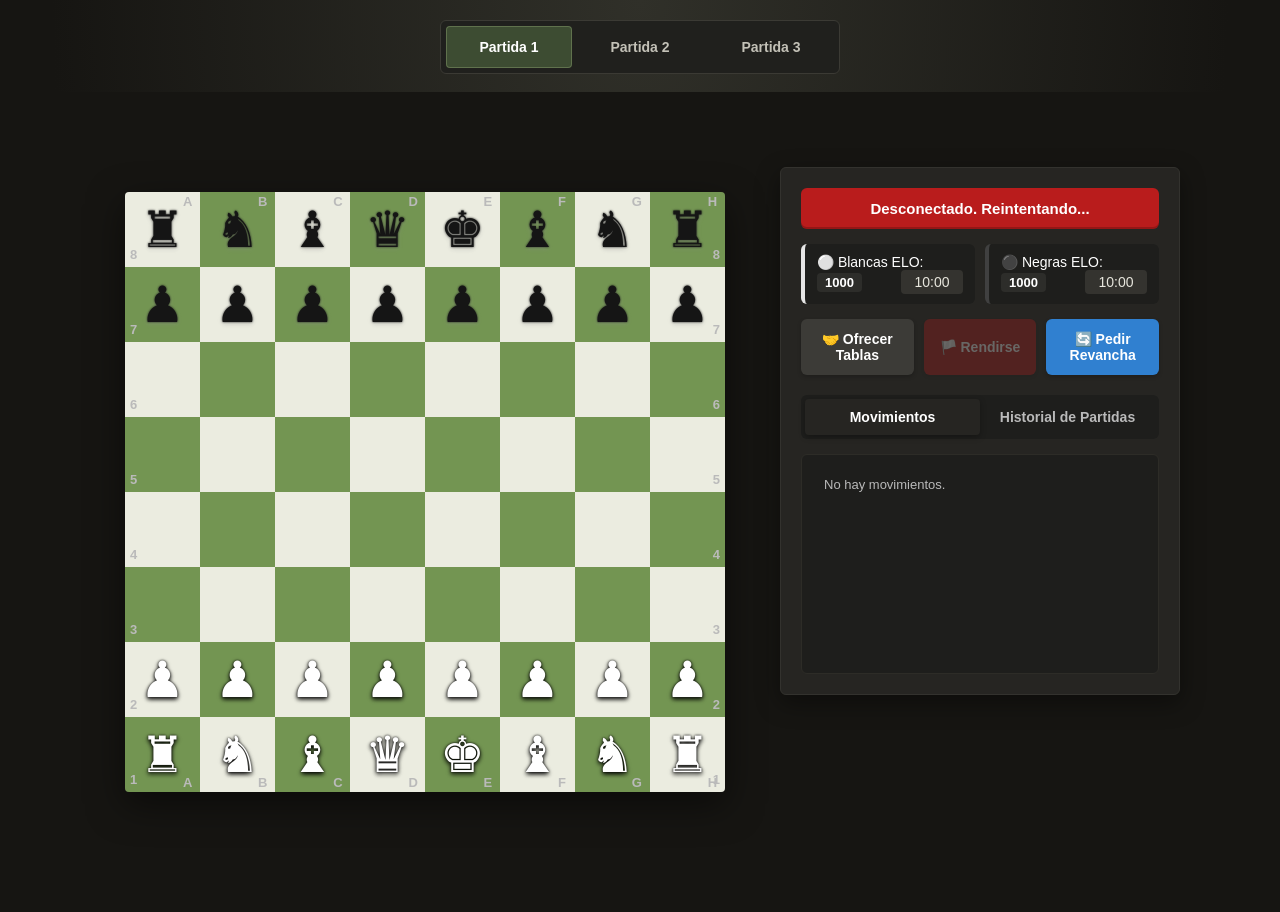
==== commit 5765fa12: "Add multi-room chess games and clocks" ====
--- a/index.html
+++ b/index.html
@@ -6,72 +6,19 @@
     <title>Ajedrez Multijugador en Línea</title>
     <link rel="stylesheet" href="index.css">
 </head>
-<body>
-
-    <div class="game-container">
-        <div class="board-container">
-            <div class="board-wrapper">
-                <div id="chessboard"></div>
-            </div>
-        </div>
-
-        <div class="control-panel">
-            
-            <div id="turn-indicator" class="status-banner">
-                Conectando al servidor...
-            </div>
-
-            <div class="elo-container">
-                <div class="elo-box white-elo">
-                    <span>⚪ Blancas ELO:</span>
-                    <strong id="elo-white">1000</strong>
-                </div>
-                <div class="elo-box black-elo">
-                    <span>⚫ Negras ELO:</span>
-                    <strong id="elo-black">1000</strong>
-                </div>
-            </div>
-
-            <div class="actions-container">
-                <button id="draw-btn" class="btn-action">🤝 Ofrecer Tablas</button>
-                <button id="resign-btn" class="btn-action btn-danger" disabled>🏳️ Rendirse</button>
-                <button id="rematch-btn" class="btn-action btn-primary">🔄 Pedir Revancha</button>
-            </div>
-
-            <div class="tabs-container">
-                <button id="tab-moves-btn" class="tab-button active" onclick="switchTab('moves')">Movimientos</button>
-                <button id="tab-history-btn" class="tab-button" onclick="switchTab('history')">Historial de Partidas</button>
-            </div>
-
-            <div class="tabs-content-wrapper">
-                <div id="tab-moves" class="tab-content active">
-                    <div id="moves-log" class="log-box">
-                        </div>
-                </div>
-
-                <div id="tab-history" class="tab-content">
-                    <div id="games-history-log" class="log-box">
-                        </div>
-                    <button id="clear-history-btn" class="btn-clear-history">🗑️ Limpiar Historial Total</button>
-                </div>
-            </div>
-
-        </div>
-    </div>
-
-    <div id="notification-overlay" class="notification-overlay" hidden>
-        <section class="notification-dialog" role="dialog" aria-modal="true" aria-labelledby="notification-title" aria-describedby="notification-message">
-            <div class="notification-mark" aria-hidden="true">♟</div>
-            <p class="notification-eyebrow">Ajedrez en línea</p>
-            <h2 id="notification-title"></h2>
-            <p id="notification-message" class="notification-message"></p>
-            <div class="notification-actions">
-                <button id="notification-reject" class="notification-button notification-button--reject" type="button"></button>
-                <button id="notification-accept" class="notification-button notification-button--accept" type="button"></button>
-            </div>
+<body class="room-lobby">
+    <main class="room-lobby-shell">
+        <nav class="room-switcher" aria-label="Partidas abiertas" role="tablist">
+            <button class="room-tab active" id="room-tab-1" data-room-tab="1" role="tab" aria-selected="true">Partida 1</button>
+            <button class="room-tab" id="room-tab-2" data-room-tab="2" role="tab" aria-selected="false">Partida 2</button>
+            <button class="room-tab" id="room-tab-3" data-room-tab="3" role="tab" aria-selected="false">Partida 3</button>
+        </nav>
+        <section class="room-stage">
+            <iframe class="room-frame" data-room-frame="1" title="Partida 1" src="game.html?modern=1&amp;room=room-1"></iframe>
+            <iframe class="room-frame" data-room-frame="2" title="Partida 2" src="game.html?modern=1&amp;room=room-2" hidden></iframe>
+            <iframe class="room-frame" data-room-frame="3" title="Partida 3" src="game.html?modern=1&amp;room=room-3" hidden></iframe>
         </section>
-    </div>
-
-    <script src="index.js"></script>
+    </main>
+    <script src="rooms.js"></script>
 </body>
 </html>
--- a/index.css
+++ b/index.css
@@ -412,6 +412,172 @@
     animation: notification-rise-in 220ms ease-out;
 }
 
+/* Selector de color y marcadores de partida */
+.color-selector {
+    padding: 13px;
+    background: #1e1e1c;
+    border: 1px solid #47453d;
+    border-radius: var(--border-radius);
+    color: var(--text-muted);
+    font-size: 13px;
+}
+
+.color-selector[hidden] {
+    display: none;
+}
+
+.color-selector-actions {
+    display: flex;
+    gap: 8px;
+    margin-top: 10px;
+}
+
+.color-choice {
+    flex: 1;
+    min-height: 38px;
+    color: var(--text-main);
+    background: #3c3b37;
+    border: 1px solid #55534a;
+    border-radius: 4px;
+    cursor: pointer;
+}
+
+.color-choice:hover:not(:disabled) {
+    background: #4e4d47;
+}
+
+.color-choice:disabled {
+    opacity: 0.55;
+    cursor: wait;
+}
+
+.player-clock {
+    min-width: 62px;
+    padding: 4px 6px;
+    color: #e8e7de;
+    text-align: center;
+    font-variant-numeric: tabular-nums;
+    background: #34332f;
+    border-radius: 4px;
+}
+
+.player-clock.active {
+    color: #172010;
+    background: #a9c77c;
+}
+
+.player-result {
+    flex-basis: 100%;
+    padding: 5px 7px;
+    text-align: center;
+    font-size: 12px;
+    font-weight: 700;
+    border-radius: 4px;
+}
+
+.player-result[hidden] {
+    display: none;
+}
+
+.player-result.winner {
+    color: #e7f2d8;
+    background: #397443;
+}
+
+.player-result.loser {
+    color: #f0d7d4;
+    background: #752f2b;
+}
+
+.elo-box {
+    flex-wrap: wrap;
+}
+
+/* Pestañas superiores de salas independientes */
+body.room-lobby {
+    display: block;
+    min-height: 100vh;
+    padding: 0;
+    background: radial-gradient(ellipse at top, #303029 0, #161512 65%);
+}
+
+.room-lobby-shell {
+    width: min(100%, 1500px);
+    min-height: 100vh;
+    margin: 0 auto;
+    padding: 20px;
+}
+
+.room-switcher {
+    display: flex;
+    gap: 5px;
+    width: fit-content;
+    max-width: 100%;
+    margin: 0 auto 18px;
+    padding: 5px;
+    background: #20201d;
+    border: 1px solid #3b3a34;
+    border-radius: 6px;
+}
+
+.room-tab {
+    min-width: 126px;
+    min-height: 42px;
+    padding: 0 16px;
+    color: #c3c1b7;
+    font-size: 14px;
+    font-weight: 650;
+    background: transparent;
+    border: 0;
+    border-radius: 4px;
+    cursor: pointer;
+}
+
+.room-tab:hover:not(.active) {
+    color: #fff;
+    background: rgba(255, 255, 255, 0.06);
+}
+
+.room-tab.active {
+    color: #fff;
+    background: #3d4c32;
+    box-shadow: inset 0 0 0 1px rgba(175, 201, 140, 0.3);
+}
+
+.room-frame {
+    display: block;
+    width: 100%;
+    height: calc(100vh - 100px);
+    min-height: 720px;
+    border: 0;
+}
+
+.room-frame[hidden] {
+    display: none;
+}
+
+@media (max-width: 600px) {
+    .room-lobby-shell {
+        padding: 12px 8px;
+    }
+
+    .room-switcher {
+        width: 100%;
+    }
+
+    .room-tab {
+        flex: 1;
+        min-width: 0;
+        padding: 0 7px;
+        font-size: 13px;
+    }
+
+    .room-frame {
+        height: calc(100vh - 80px);
+        min-height: 800px;
+    }
+}
+
 .notification-overlay[data-tone="decision"] .notification-dialog {
     border-top-color: #d3b46b;
 }
